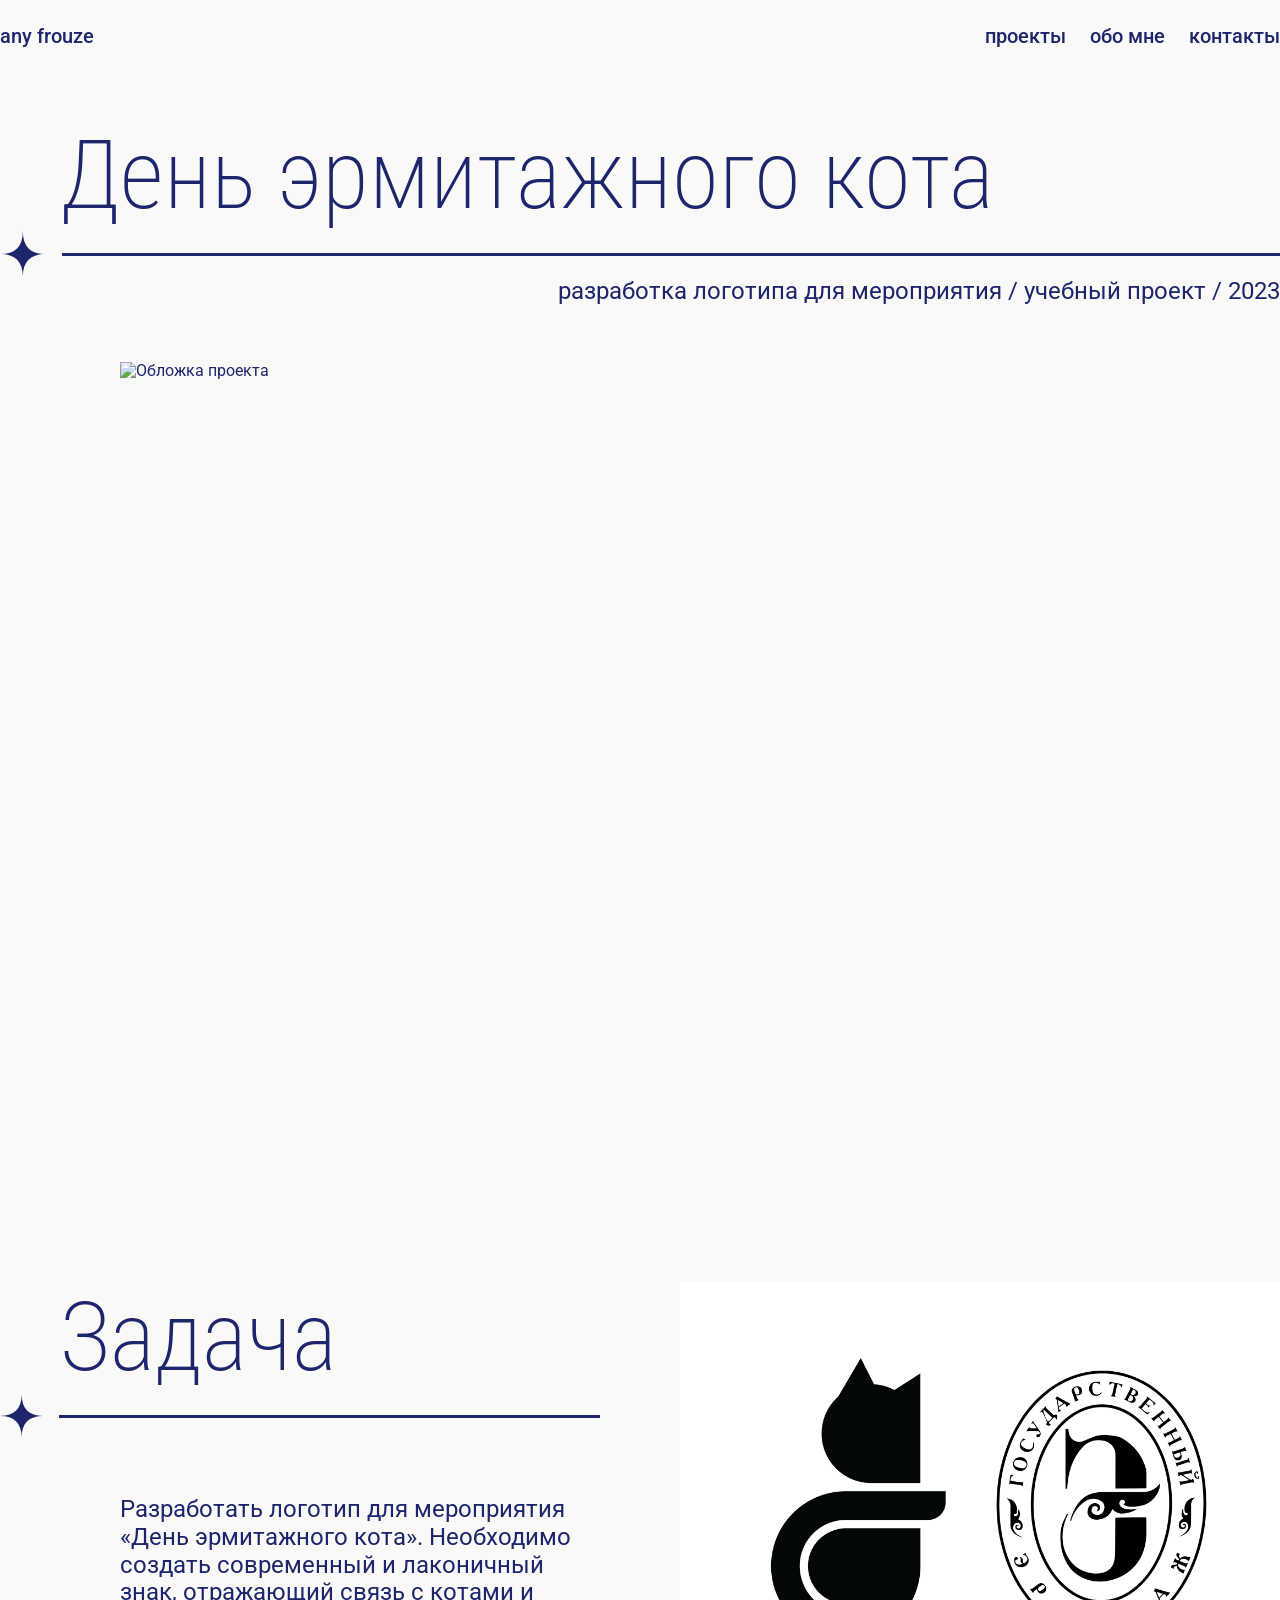
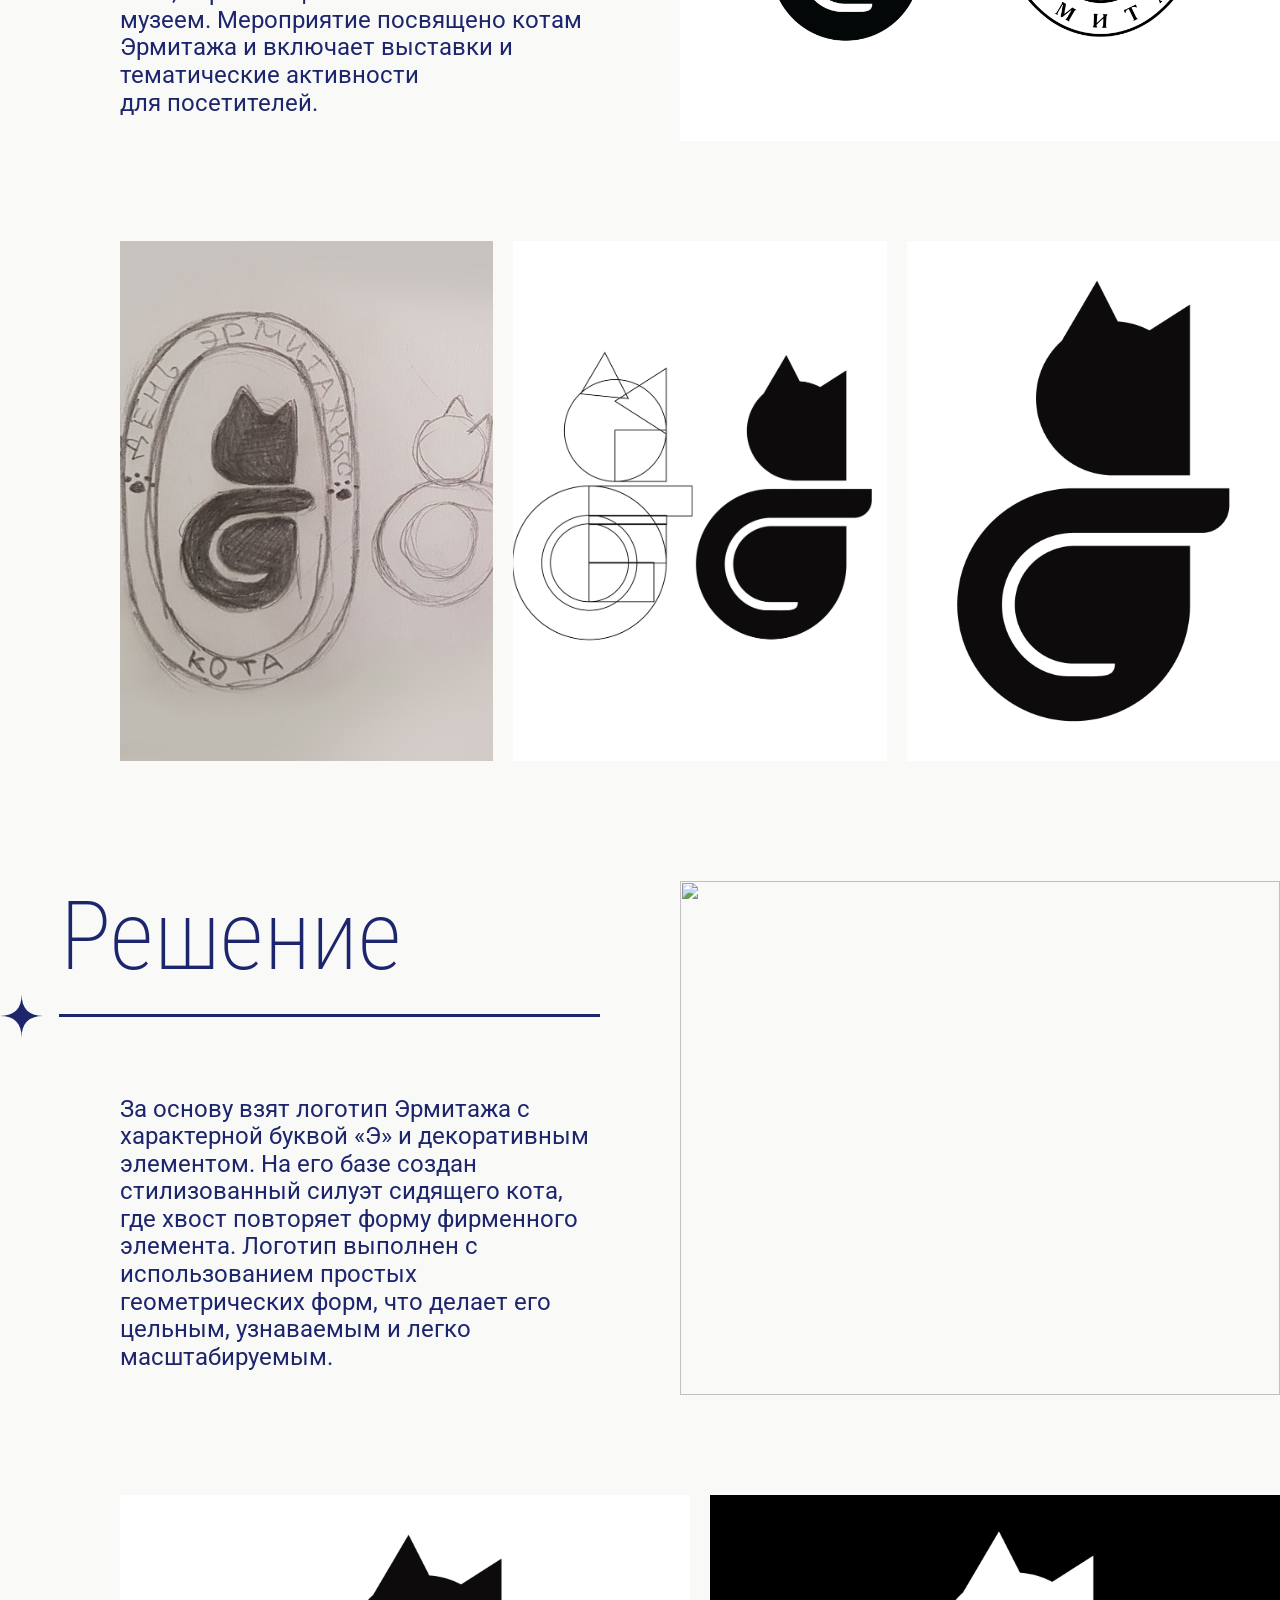
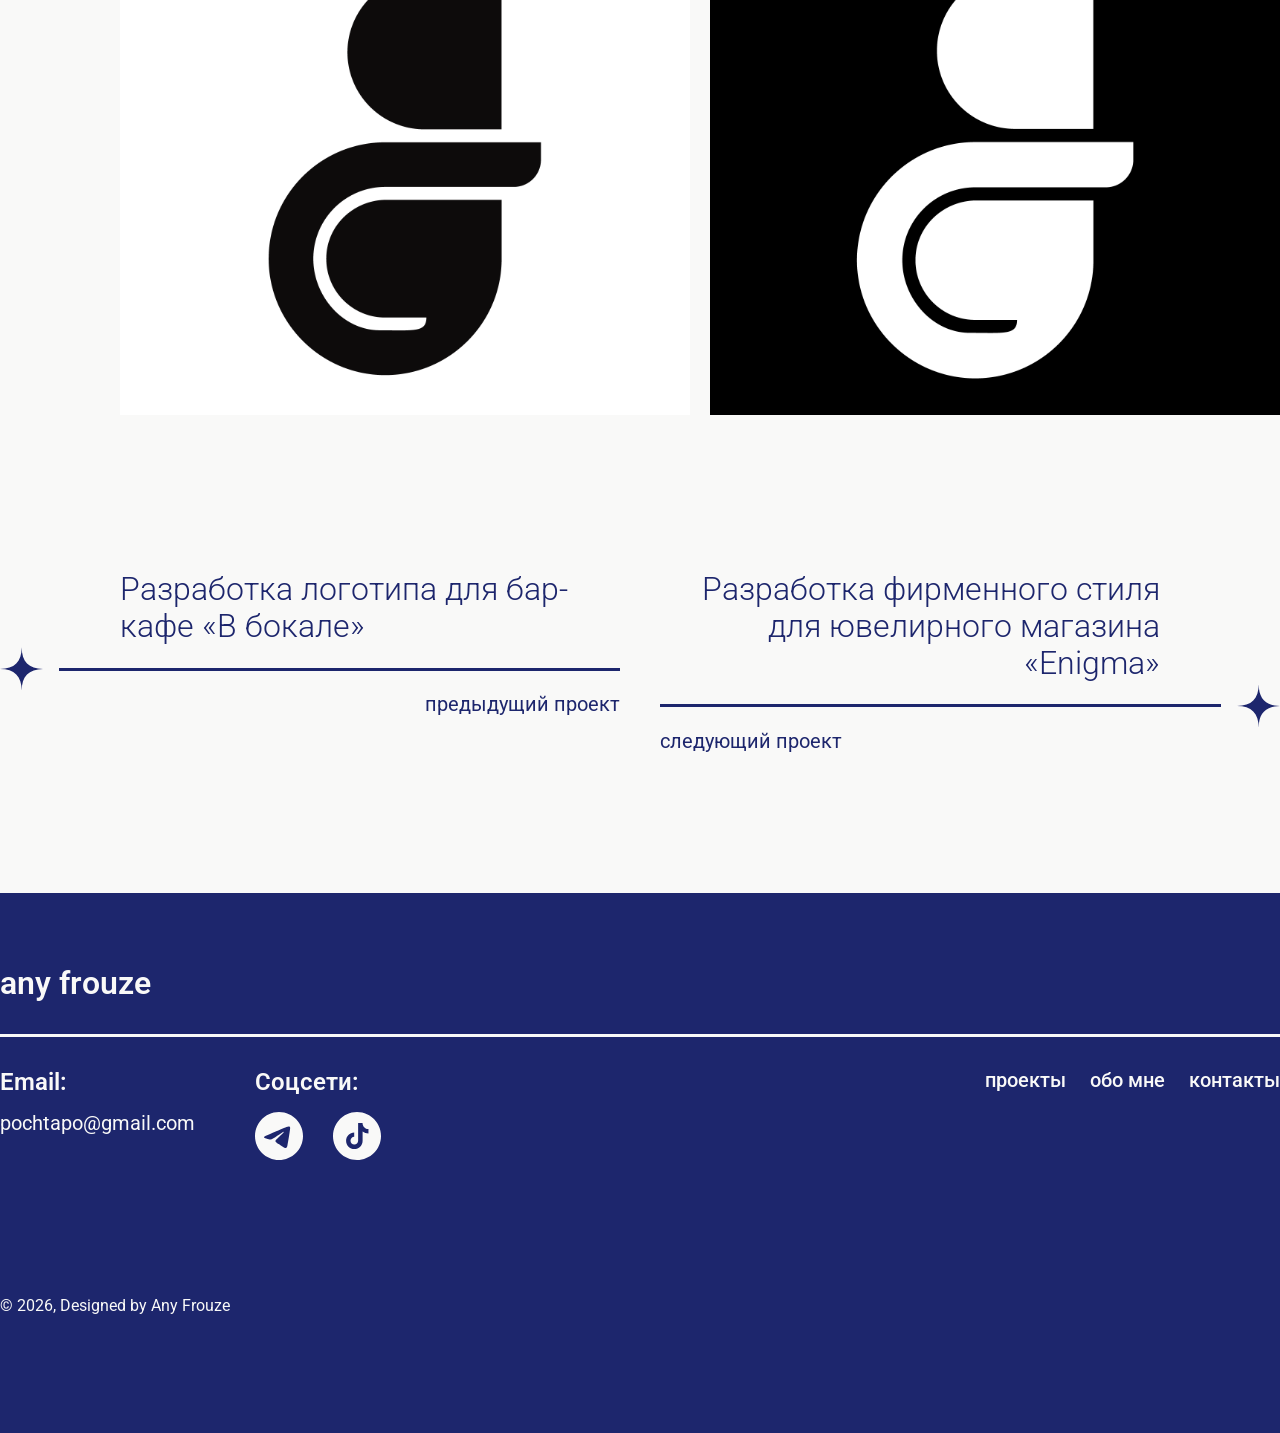
==== case-1.html @ 438f7209 "сайтик" ====
<!DOCTYPE html>
<html lang="ru">

<head>
    <meta charset="UTF-8">
    <meta name="viewport" content="width=device-width, initial-scale=1.0">
    <title>Заголовок страницы</title>

    <link rel="stylesheet" href="css/normalize.css">
    <link rel="stylesheet" href="css/style.css">


    <link rel="preconnect" href="https://fonts.googleapis.com">
    <link rel="preconnect" href="https://fonts.gstatic.com" crossorigin>
    <link
        href="https://fonts.googleapis.com/css2?family=Roboto+Condensed:ital,wght@0,100..900;1,100..900&family=Roboto:ital,wght@0,100..900;1,100..900&display=swap"
        rel="stylesheet">


    <style>
        .header-container.hidden {
            transform: translateY(0);
            opacity: 1;
            visibility: visible;
            pointer-events: auto;
        }

        .header-container {
            background-color: #F9F9F8;
        }
    </style>

</head>

<body>

    <header class="header-container">
        <div class="header-content">
            <div>
                <a href="index.html#start-section">
                    <p class="head-foot-p">any frouze</p>
                </a>
            </div>
            <nav>
                <ul>
                    <li><a href="case-page.html">
                            <p class="head-foot-p">проекты</p>
                        </a></li>
                    <li><a href="index.html#about-section">
                            <p class="head-foot-p">обо мне</p>
                        </a></li>
                    <li><a href="index.html#contacts-section">
                            <p class="head-foot-p">контакты</p>
                        </a></li>
                </ul>
            </nav>
        </div>
    </header>


    <main>

        <section class="cover-container">

            <div class="large-line-container">
                <h2>День эрмитажного кота </h2>
                <div class="description-line">
                    <div class="star-line">
                        <svg width="48" height="48" viewBox="0 0 48 48" fill="none" xmlns="http://www.w3.org/2000/svg">
                            <path d="M0 24C16 24 24 16 24 0C24 16 32 24 48 24C32 24 24 32 24 48C24 32 16 24 0 24Z"
                                fill="#1D266D" />
                        </svg>
                        <div class="line-medium"></div>
                    </div>
                    <p style="text-align: right;">разработка логотипа для мероприятия / учебный проект / 2023</p>
                </div>
                <div class="container-under-line">
                    <div class="create-grid-case">
                        <div class="grid-row">
                            <div class="col-6 h-800">
                                <img src="src\img\cat-pin.png" alt="Обложка проекта">
                            </div>
                        </div>
                    </div>
                </div>

            </div>
        </section>

        <section class="case-description">
            <div class="description-content">
                <div class="medium-line-container">
                    <h2>Задача</h2>
                    <div class="star-line">
                        <svg width="48" height="48" viewBox="0 0 48 48" fill="none" xmlns="http://www.w3.org/2000/svg">
                            <path d="M0 24C16 24 24 16 24 0C24 16 32 24 48 24C32 24 24 32 24 48C24 32 16 24 0 24Z"
                                fill="#1D266D" />
                        </svg>
                        <div class="line-medium"></div>
                    </div>
                    <div class="container-under-line">
                        <p class="main-text">
                            Разработать логотип для мероприятия<br> «День эрмитажного кота».
                            Необходимо создать современный и лаконичный знак, отражающий связь с котами и музеем.
                            Мероприятие посвящено котам Эрмитажа и включает выставки и тематические активности<br> для
                            посетителей.
                        </p>
                    </div>
                </div>
                <div class="medium-case-img">
                    <img src="src\img\cat-logo-ref.png" alt="">
                </div>
            </div>

            <div class="case-gallery">
                <div class="create-grid-case">

                    <div class="grid-row">
                        <div class="col-2 h-520">
                            <img src="src\img\cat-logo-scetch.jpg" alt="">
                        </div>
                        <div class="col-2 h-520">
                            <img src="src\img\cat-logo-crate.png" alt="">
                        </div>
                        <div class="col-2 h-520">
                            <img src="src\img\cat-logo-card-b.png" alt="">
                        </div>
                    </div>

                </div>
            </div>

            <div class="description-content">
                <div class="medium-line-container">
                    <h2>Решение</h2>
                    <div class="star-line">
                        <svg width="48" height="48" viewBox="0 0 48 48" fill="none" xmlns="http://www.w3.org/2000/svg">
                            <path d="M0 24C16 24 24 16 24 0C24 16 32 24 48 24C32 24 24 32 24 48C24 32 16 24 0 24Z"
                                fill="#1D266D" />
                        </svg>
                        <div class="line-medium"></div>
                    </div>
                    <div class="container-under-line">
                        <p class="main-text">
                            За основу взят логотип Эрмитажа с характерной буквой «Э» и декоративным элементом.
                            На его базе создан стилизованный силуэт сидящего кота, где хвост повторяет форму фирменного элемента.
                            Логотип выполнен с использованием простых геометрических форм, что делает его цельным, узнаваемым и легко масштабируемым.
                        </p>
                    </div>
                </div>
                <div class="medium-case-img">
                    <img src="src\img\cat-postcard.png" alt="">
                </div>
            </div>

            <div class="case-gallery">
                <div class="create-grid-case">
                    <div class="grid-row">
                        <div class="col-3 h-520">
                            <img src="src\img\cat-logo-card-b.png" alt="">
                        </div>
                        <div class="col-3 h-520">
                            <img src="src\img\cat-logo-card-w.png" alt="">
                        </div>
                    </div>
                </div>
            </div>
        </section>


        <div class="button-line-container">
            <a href="case-5.html" class="left-line-button">
                <p class="line-button-text line-button-text--left">Разработка логотипа для бар-кафе «В бокале»</p>
                <div class="star-line-button">
                    <svg width="48" height="48" viewBox="0 0 48 48" fill="none" xmlns="http://www.w3.org/2000/svg">
                        <path d="M0 24C16 24 24 16 24 0C24 16 32 24 48 24C32 24 24 32 24 48C24 32 16 24 0 24Z"
                            fill="#1D266D" />
                    </svg>
                    <div class="line-medium line-medium--left"></div>
                </div>
                <p class="decription-text decription-text--right">предыдущий проект</p>
            </a>
            <a href="case-2.html" class="right-line-button">
                <p class="line-button-text">Разработка фирменного стиля для ювелирного магазина «Enigma»</p>
                <div class="star-line-button">
                    <div class="line-medium line-medium--right"></div>
                    <svg width="48" height="48" viewBox="0 0 48 48" fill="none" xmlns="http://www.w3.org/2000/svg">
                        <path d="M0 24C16 24 24 16 24 0C24 16 32 24 48 24C32 24 24 32 24 48C24 32 16 24 0 24Z"
                            fill="#1D266D" />
                    </svg>
                </div>
                <p class="decription-text">следующий проект</p>
            </a>
        </div>

    </main>


    <footer class="footer-container">
        <div class="footer-content ">
            <a class="footer-color-text" href="">
                <h4>any frouze</h4>
            </a>
            <div class="line-medium footer-color-solid"></div>
            <div class="under-line-footer">

                <div class="left-side footer-color-text">
                    <div class="contact-card contact-card--footer">
                        <h5>Email:</h5>
                        <p class="decription-text footer-color-text">pochtapo@gmail.com</p>
                    </div>
                    <div class="contact-card contact-card--footer">
                        <h5>Соцсети:</h5>
                        <div class="social-icons">
                            <a href=""><img src="src\icon\white-tg.svg" alt="Telegram-ICON"></a>
                            <a href=""><img src="src\icon\white-tt.svg" alt="Tiktok-ICON"></a>
                        </div>
                    </div>
                </div>



                <nav class="right-side">
                    <ul>
                        <li><a href="case-page.html" class="footer-color-text">
                                <p class="head-foot-p">проекты</p>
                            </a></li>
                        <li><a href="index.html#about-section" class="footer-color-text">
                                <p class="head-foot-p">обо мне</p>
                            </a></li>
                        <li><a href="index.html#contacts-section" class="footer-color-text">
                                <p class="head-foot-p">контакты</p>
                            </a></li>
                    </ul>
                </nav>

            </div>
            <div>
                <p class="post-description footer-color-text ">&#169 2026, Designed by Any Frouze</p>
            </div>
        </div>

    </footer>



    <button type="button" class="scroll-top" aria-label="Наверх">
        <span>⯌</span>
        <p>только<br>наверх</p>
    </button>

    <script>
        const scrollTopBtn = document.querySelector('.scroll-top');

        if (scrollTopBtn) {
            window.addEventListener('scroll', function () {
                if (window.scrollY > 300) {
                    scrollTopBtn.classList.add('show');
                } else {
                    scrollTopBtn.classList.remove('show');
                }
            });

            scrollTopBtn.addEventListener('click', function () {
                window.scrollTo({
                    top: 0,
                    behavior: 'smooth'
                });
            });
        }

    </script>
</body>

</html>
---- css/style.css ----
.roboto-font {
    font-family: "Roboto", sans-serif;
    font-optical-sizing: auto;
    font-weight: 400;
    font-style: normal;
    font-variation-settings:
        "wdth" 100;
}

.roboto-condensed-font {
    font-family: "Roboto Condensed", sans-serif;
    font-optical-sizing: auto;
    font-weight: 400;
    font-style: normal;
}

html {
    scroll-behavior: smooth;
}

body {
    background-color: #F9F9F8;
    color: #1D266D;
    display: flex;
    flex-direction: column;
    align-items: center;
    font-weight: 400;
    font-family: "Roboto", sans-serif;
    background-size: auto;  
    background-position: top center;
    background-repeat: no-repeat;  
}

ul,li {
    margin: 0;
    padding: 0;
}


a {
    text-decoration: none;
    color: #1D266D;
}

h1 {
    font-size: 128px;
    font-weight: 400;
    font-family: "Roboto", sans-serif;
}

h2 {
    font-size: 96px;
    font-weight: 200;
    font-family: "Roboto Condensed", sans-serif;
    margin: 0 0 0 60px;
}

h4 {
    font-size: 32px;
    font-weight: 600;
    font-family: "Roboto", sans-serif;
}

h5 {
    font-size: 24px;
    font-weight: 600;
    font-family: "Roboto", sans-serif;
}

p{
    font-size: 24px;
    font-weight: 400;
    font-family: "Roboto", sans-serif;
}

.header-container {
    position: fixed;
    top: 0;
    left: 0;
    width: 100%; 
    background-color: transparent;
    transition: transform 0.3s ease, background-color 0.3s ease;
    z-index: 100;
    transform: translateY(0);
}


.header-content {
    max-width: 1440px;
    width: 100%;
    margin: 0 auto;  
    display: flex;
    justify-content: space-between;
    align-items: center;
    height: 72px;
    box-sizing: border-box;
}

.header-container.scrolled {
    background-color: #F9F9F8;
}

.header-container.hidden {
    transform: translateY(-100%);
}

ul {
    display: flex;
    gap: 24px;
    margin: 0;
    padding: 0;
}

.head-foot-p {
    font-size: 20px;
    font-weight: 500;
    font-family: "Roboto", sans-serif;
    margin: 0;
}

.main-text {
    font-size: 24px;
    font-weight: 400;
    font-family: "Roboto", sans-serif;
}

main {
    max-width: 1440px;
    width: 100%;
}

.start-banner{
    max-height: 1080px;
    display: flex;
    flex-direction: column;
    align-items: center;
    width: 100%;
}

.start-banner>div {
    display: flex;
    flex-direction: column;
    align-items: center;
    justify-content: center;
    width: 100%;
    min-height: 100vh;  
    min-height: 1080px;
    gap: 12px;
}

.line-text {
    width: 80%;
    text-align: center;
    border-top: 3px solid #1D266D;
    padding: 20px 0 0 0;
    height: 48px;
    background: transparent;
}

.medium-line-container {
    width: 50%;
}

.large-line-container {
    width: 100%;
}


.star-line{
    display: flex;
    align-items: center;
    gap: 16px;
}

.line-medium {
height: 3px;
background-color: #1D266D;
width: 100%;
transition: transform 0.3s ease;
transform: scaleX(1);
}

.line-medium--right {
    transition: transform 0.3s ease;
    transform-origin: left;
}

.line-medium--left {
    transition: transform 0.3s ease;
    transform-origin: right;
}

.container-under-line {
    margin: 56px 0 0 120px;
}

.container-under-line>p{
    margin: 0 0 24px 0;
}

.about-container {
    display: flex;
    justify-content: space-between;
    margin: 120px 0 0 0;
    scroll-margin-top: 88px;
}

.image-autor{
    width: 46%;
}
.image-autor>img {
    width: 100%;
}

.work-experience-container{
    display: flex;
    justify-content: space-between;
    margin: 120px 0 0 0;
}


.create-grid-work {
    display: grid;
    grid-template-columns: 1fr 1fr;
    gap: 20px;
    max-width: 560px;
    width: 100%;
    grid-template-areas:
        "A B"
        "C C"
        "D E";
}

.a-part { grid-area: A; }
.b-part { grid-area: B; }
.c-part { grid-area: C; }
.d-part { grid-area: D; }
.e-part { grid-area: E; }

.create-grid-work > div {
    border: 2px solid #1D266D;
    padding: 20px;
    text-align: center;
}

.exp-frame {
    display: flex;
    gap: 20px;
    width: 100%;
    min-height: 200px; 
} 

.years {
    display: flex;
    flex-direction: column;
    justify-content: space-between;
}

.who-name {
    display: flex;
    flex-direction: column;
    justify-content: space-between;
}

.soft-exp-container {
    display: flex;
    justify-content: space-between;
    margin: 120px 0 0 0;
}

.soft-grid{
    display: flex;
    flex-wrap: wrap;
    gap: 20px;

}

.soft-rate {
display: flex;
align-items: center;
gap: 40px;
width: 49%;
}


.soft-icon {
    height: 80px;
    aspect-ratio: 1/1;
}

.exp-rate {
    width: 290px;      
    height: 36px;      
    border: 2px solid #1D266D;
    display: flex;
    align-items: center;
    justify-content: space-evenly; 
    padding: 0 1px;
    box-sizing: border-box;
}

.exp-rate div {
    width: 20px;       
    height: 20px;      
    border: 2px solid #1D266D; 
    background: transparent;  
}

.exp-rate .filled {
    background: #1D266D;
}

.projects-container{
    display: flex;
    justify-content: space-between;
    margin: 120px 0 0 0;

}

.create-grid-project {
    display: grid;
    grid-template-columns: repeat(6, 1fr);  /* 6 колонок */
    gap: 20px;
    max-width: 1440px;
    width: 100%;
    grid-auto-rows: 1fr;  
    grid-template-areas:
        "F F G G H H"
        "I I I J J J";
}

.f-part { grid-area: F; display: flex; }
.g-part { grid-area: G; display: flex; }
.h-part { grid-area: H; display: flex; }
.i-part { grid-area: I; display: flex; }
.j-part { grid-area: J; display: flex; }


.project-card {
    background-color: #D4DBFD;  
    width: 100%;                         
    display: flex;
    align-items: flex-end;      
    justify-content: flex-start; 
    padding: 0 30px 30px 30px;     
    box-sizing: border-box;    
    transition: transform 0.2s ease;
    position: relative;
    overflow: hidden;
}

.project-card:hover {
    transform: scale(1.02);
}

.f-part .project-card,
.g-part .project-card,
.h-part .project-card {
    aspect-ratio: 1 / 1;
}

.i-part .project-card,
.j-part .project-card {
    min-height: 100%; 
}

.project-card img {
    position: absolute;
    top: 0;
    left: 0;
    width: 100%;
    height: 100%;
    object-fit: cover;  
    z-index: 8;
}

.project-overlay {
    position: absolute;
    top: 0;
    left: 0;
    width: 100%;
    height: 100%;
    background-color: #251E4C;
    opacity: 0;
    transition: opacity 0.3s ease;
    z-index: 9;
}

.project-card:hover .project-overlay {
    opacity: 0.7;
}

.project-card p {
    margin: 0;
    font-size: 32px;
    font-weight: 400;
    color: #EFF0F5;
    position: relative;
    z-index: 10;
    opacity: 0;
    transition: opacity 0.3s ease;
}


.project-card:hover {
    transform: scale(1.02); 
}

.project-card:hover p {
    transform: translateY(0);  
    opacity: 1;  
}



.right-line-button {
    display: flex;
    flex-direction: column;
    align-items: stretch; 
    flex: 1;
    /* margin-left: auto;  */
    margin-top: 56px;
}

.line-button-text {
    font-size: 32px;
    font-weight: 300;  /* Light */
    font-family: "Roboto", sans-serif;
    color: #1D266D;
    text-align: right;
    margin: 0 120px 0 0;
}

.star-line-button {
    display: flex;
    align-items: center;
    width: 100%;
    gap: 16px;
}

.decription-text {
    font-size: 20px;
    font-weight: 400;
    font-family: "Roboto", sans-serif;
    color: #1D266D;
    text-align: left;
}
.decription-text--right {
    text-align: right;
}

.right-line-button:hover .line-medium--right {
    transform: scaleX(0.92);
}

.left-line-button {
    display: flex;
    flex-direction: column;
    align-items: stretch; 
    margin-top: 56px;
    flex: 1;
}

.line-button-text--left {
    text-align: left;
    margin: 0 0 0 120px;
}

.left-line-button:hover .line-medium--left {
    transform: scaleX(0.92);
}

.button-line-container {
    display: flex;
    width: 100%;
    gap: 40px;  
    justify-content: space-between;
}

.text-row-3{
    height: 110px;
}


.contacts-container{
    display: flex;
    justify-content: space-between;
    margin: 120px 0 0 0;
    scroll-margin-top: 88px;

}

.contact-card{
    display: flex;
    flex-direction: column;
    gap: 20px;
}

.contact-card--footer{
    display: flex;
    flex-direction: column;
    gap: 16px;
}

.social-icons {
    display: flex;
    gap: 30px;
}

.email-socials-info {
    display: flex;
    gap: 120px;
}


.footer-container {
    width: 100%;
    height: 540px;
    background-color: #1D266D;
    margin: 140px 0 0 0;
}
.footer-content{
    max-width: 1440px;
    width: 100%;
    margin: 0 auto;  
    padding-top: 72px;
    display: flex;
    flex-direction: column;
    justify-content: space-between;
    box-sizing: border-box;
    gap: 32px;
}


.under-line-footer{
    width: 100%;
    display: flex;
    justify-content: space-between;
}
.left-side{
    display: flex;
    gap: 60px;
}


.footer-color-text {
    color: #F9F9F8;
}

.footer-color-solid {
    background-color: #F9F9F8;
}

.post-description {
    font-family: "Roboto", sans-serif;
    font-weight: 400;
    font-size: 16px;
    margin: 100px 0 0 0;
}


.scroll-top {
    position: fixed;
    bottom: 40px;
    right: 40px;
    width: 80px;
    height: 80px;
    border-radius: 50%;
    border: 2px solid #F9F9F8;
    background-color: #1D266D;
    display: flex;
    flex-direction: column;
    align-items: center;
    justify-content: center;
    cursor: pointer;
    transition: all 0.3s ease;
    z-index: 99;
    opacity: 0;
    visibility: hidden;
    padding: 0;
}

.scroll-top span {
    font-size: 24px;
    line-height: 1;
    color: #F9F9F8;
    margin-bottom: -4px;
    transition: transform 0.2s ease; 
}

.scroll-top p {
    font-size: 14px;
    margin: 0 0 6px 0;
    padding-top: 4px;
    color: #F9F9F8;
    font-weight: 400;
    font-family: "Roboto", sans-serif;
    position: relative;
}

.scroll-top.show {
    opacity: 1;
    visibility: visible;
}

.scroll-top:hover span {
    transform: translateY(-4px);
}
.scroll-top:active {
    transform: scale(0.95);
}




/* Страница Проекты */

.create-grid-case {
    display: flex;
    flex-direction: column;
    gap: 20px;
    width: 100%;
}

.create-grid-case .grid-row {
    display: grid;
    grid-template-columns: repeat(6, 1fr);
    gap: 20px;
    width: 100%;
}

.create-grid-case .col-2 { grid-column: span 2; }
.create-grid-case .col-3 { grid-column: span 3; }
.create-grid-case .col-4 { grid-column: span 4; }
.create-grid-case .col-6 { grid-column: span 6; }


.create-grid-case .project-card {
    background-color: #D4DBFD;  
    width: 100%;
    height: 800px;  
    display: flex;
    align-items: flex-end;      
    justify-content: flex-start; 
    padding: 0 30px 30px 30px;     
    box-sizing: border-box;    
    transition: transform 0.2s ease;
    position: relative;
    overflow: hidden;
}

.create-grid-case .project-card img {
    position: absolute;
    top: 0;
    left: 0;
    width: 100%;
    height: 100%;
    object-fit: cover;  
    z-index: 8;
}

.create-grid-case .project-overlay {
    position: absolute;
    top: 0;
    left: 0;
    width: 100%;
    height: 100%;
    background-color: #251E4C;
    opacity: 0;
    transition: opacity 0.3s ease;
    z-index: 9;
}

.create-grid-case .project-card p {
    margin: 0;
    font-size: 32px;
    font-weight: 400;
    color: #EFF0F5;
    position: relative;
    z-index: 10;
    opacity: 0;
    transition: opacity 0.3s ease;
}

.create-grid-case .project-card:hover p {
    opacity: 1;
}

.create-grid-case .project-card:hover {
    transform: scale(1.02);
}

.create-grid-case .h-800 {
    height: 800px;
}

.create-grid-case .h-520 {
    height: 520px;
}

.description-line {
    display: flex;
    flex-direction: column;
}

.create-grid-case img {
    width: 100%;
    height: 100%;
    object-fit: cover;  
}

.cover-container{
    display: flex;
    justify-content: space-between;
    margin: 120px 0 0 0;
}
.description-content{
    display: flex;
    gap: 80px;
    margin: 120px 0 0 0;
}
.medium-case-img{
    width: 50%;
    height: auto;
    max-height: 560px;

}
.medium-case-img img{
    width: 100%;
    height: 100%;
    object-fit: cover;

}
.case-gallery{
    margin: 100px 0 100px 120px;
}




@media (max-width: 768px) {
    .button-line-container {
        display: flex;
        flex-direction: column;
        gap: 30px;
    }
    
    /* Левая кнопка — слева */
    .left-line-button {
        align-self: flex-start;
        width: 100%;
        max-width: 100%;
    }
    
    /* Правая кнопка — справа */
    .right-line-button {
        align-self: flex-end;
        width: 100%;
        max-width: 100%;
    }
}
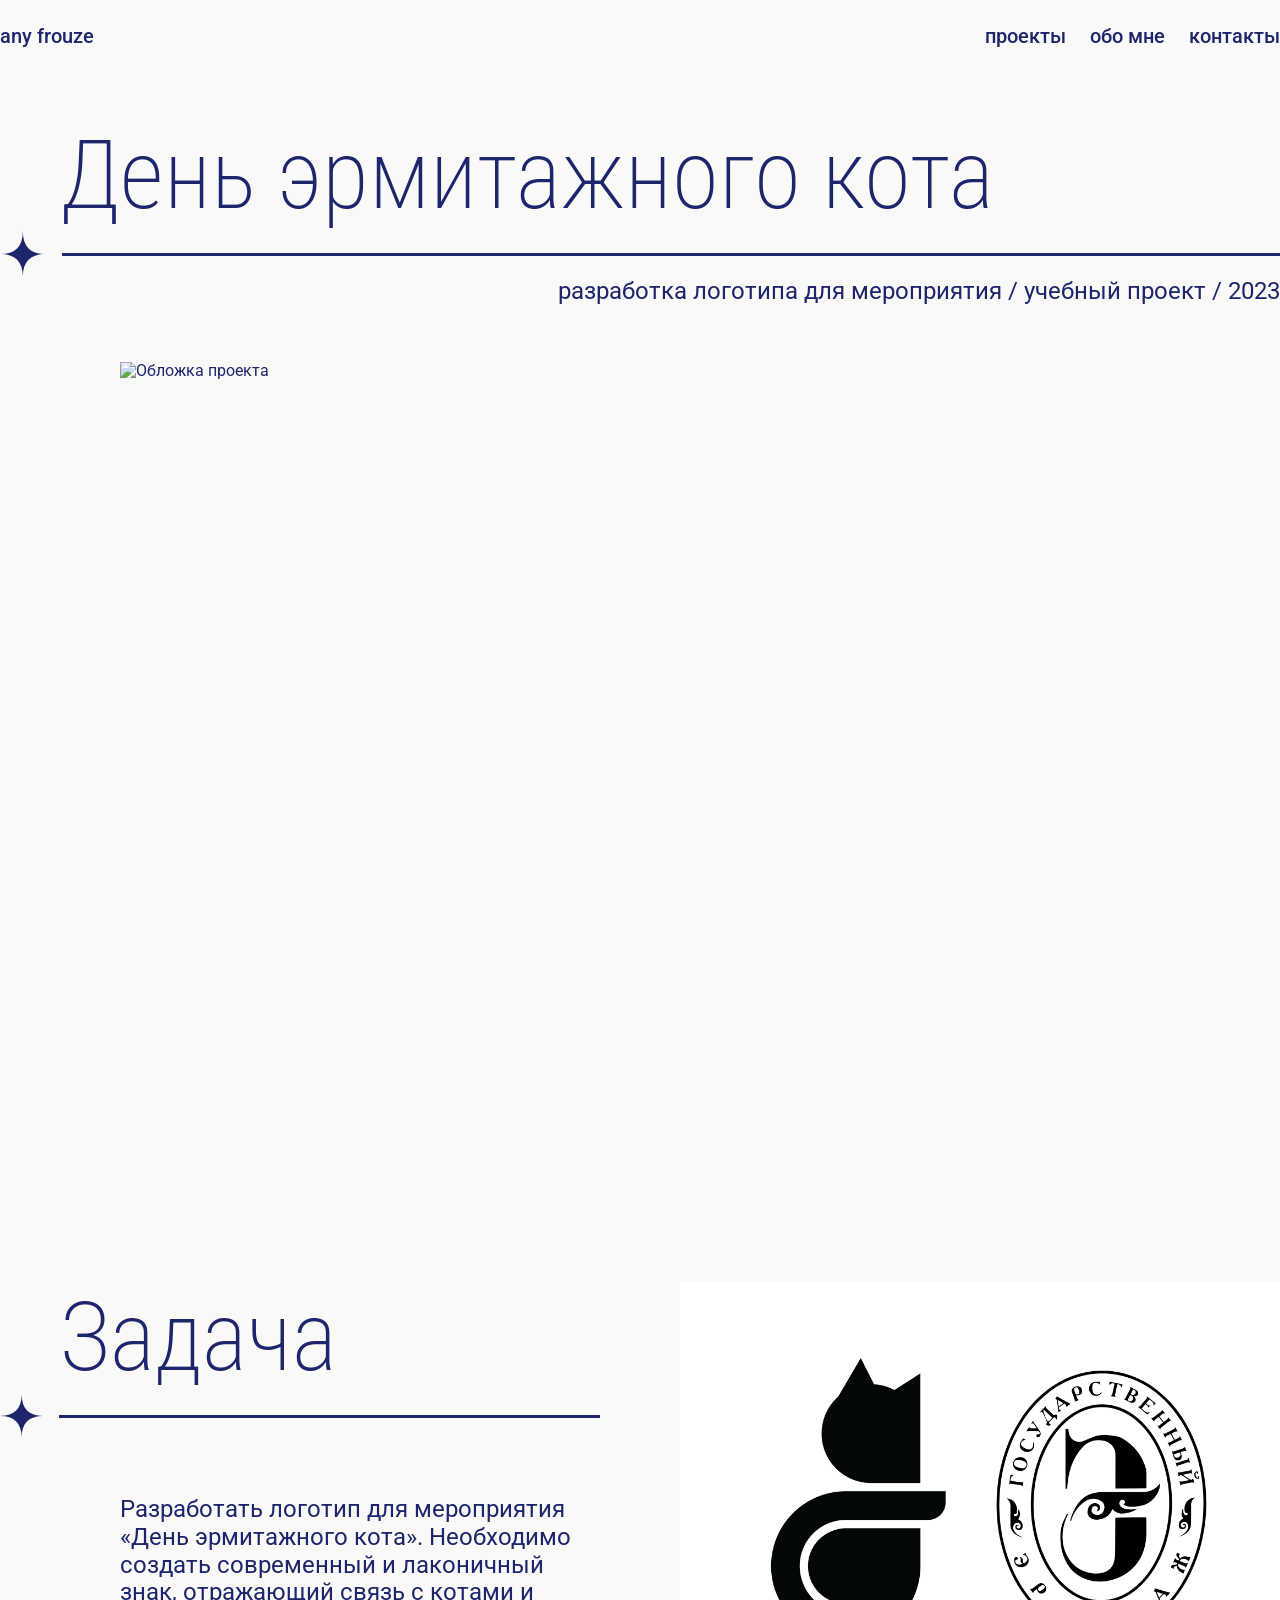
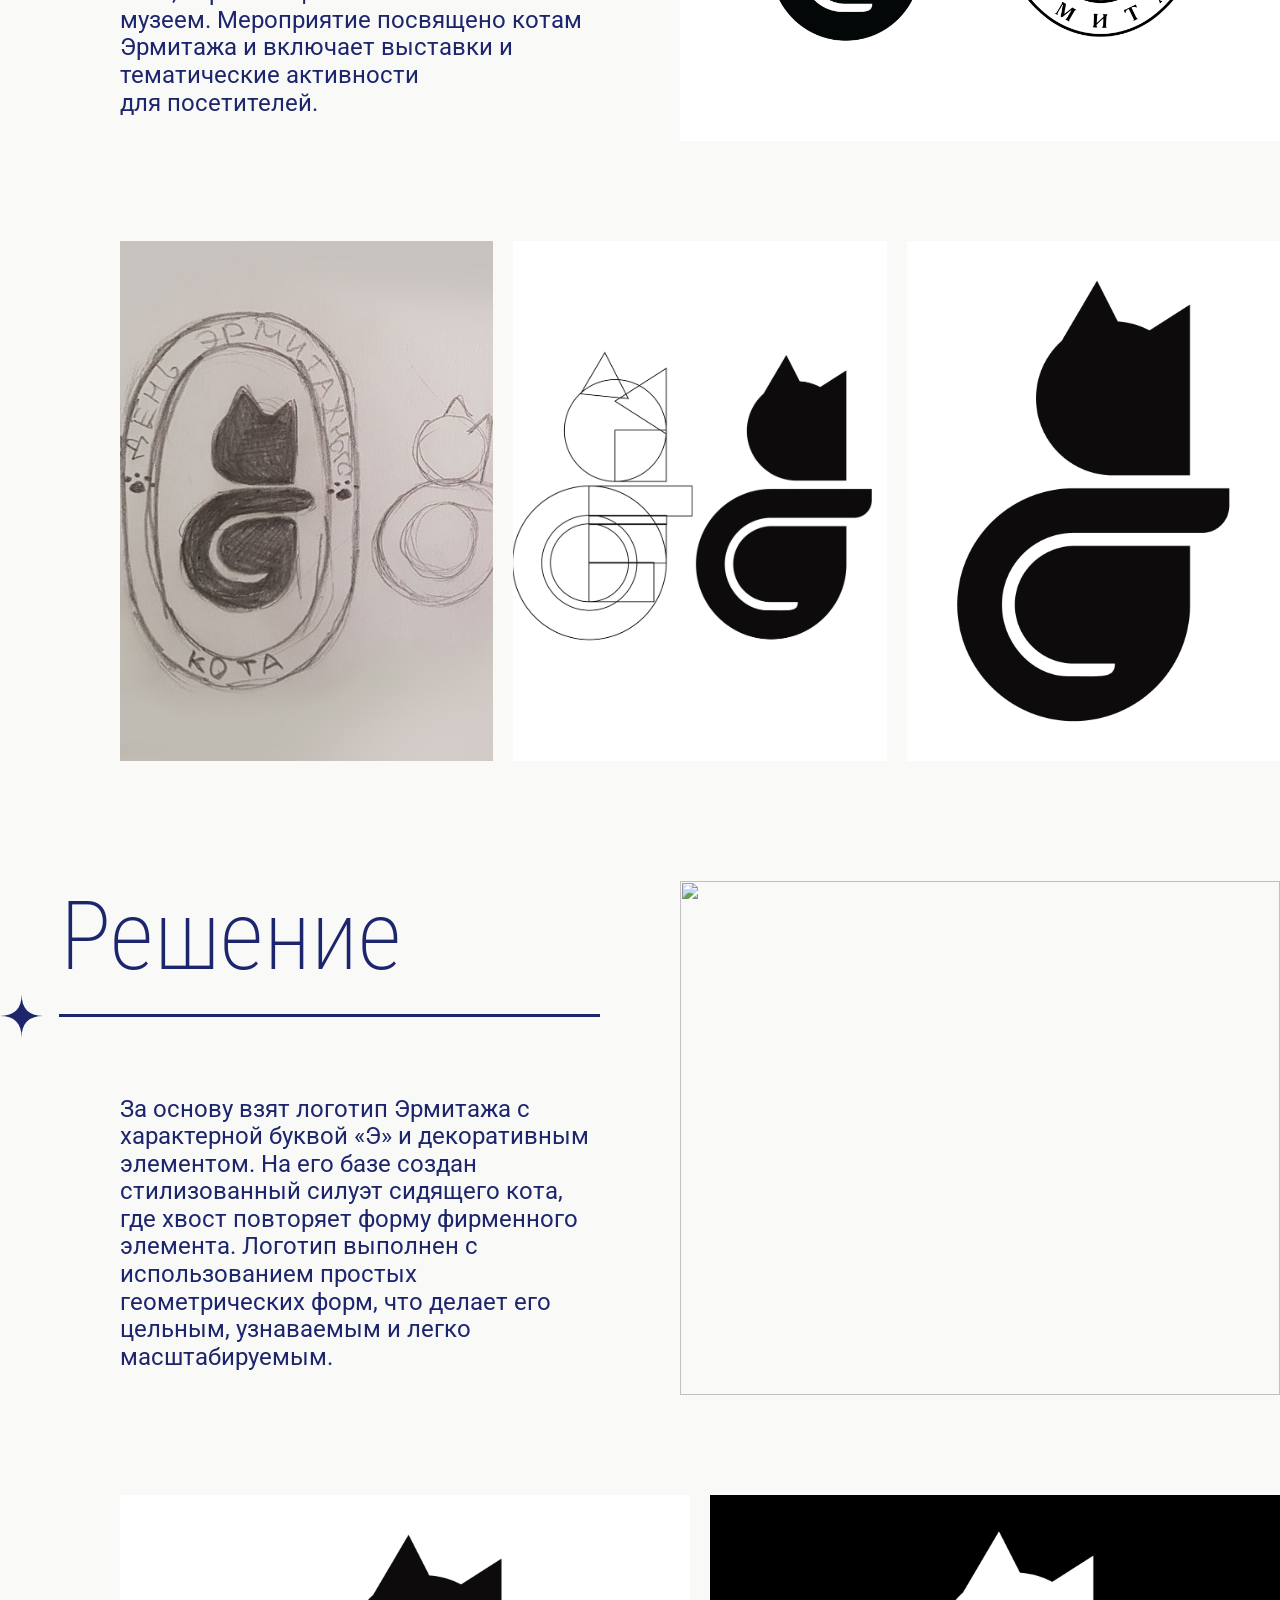
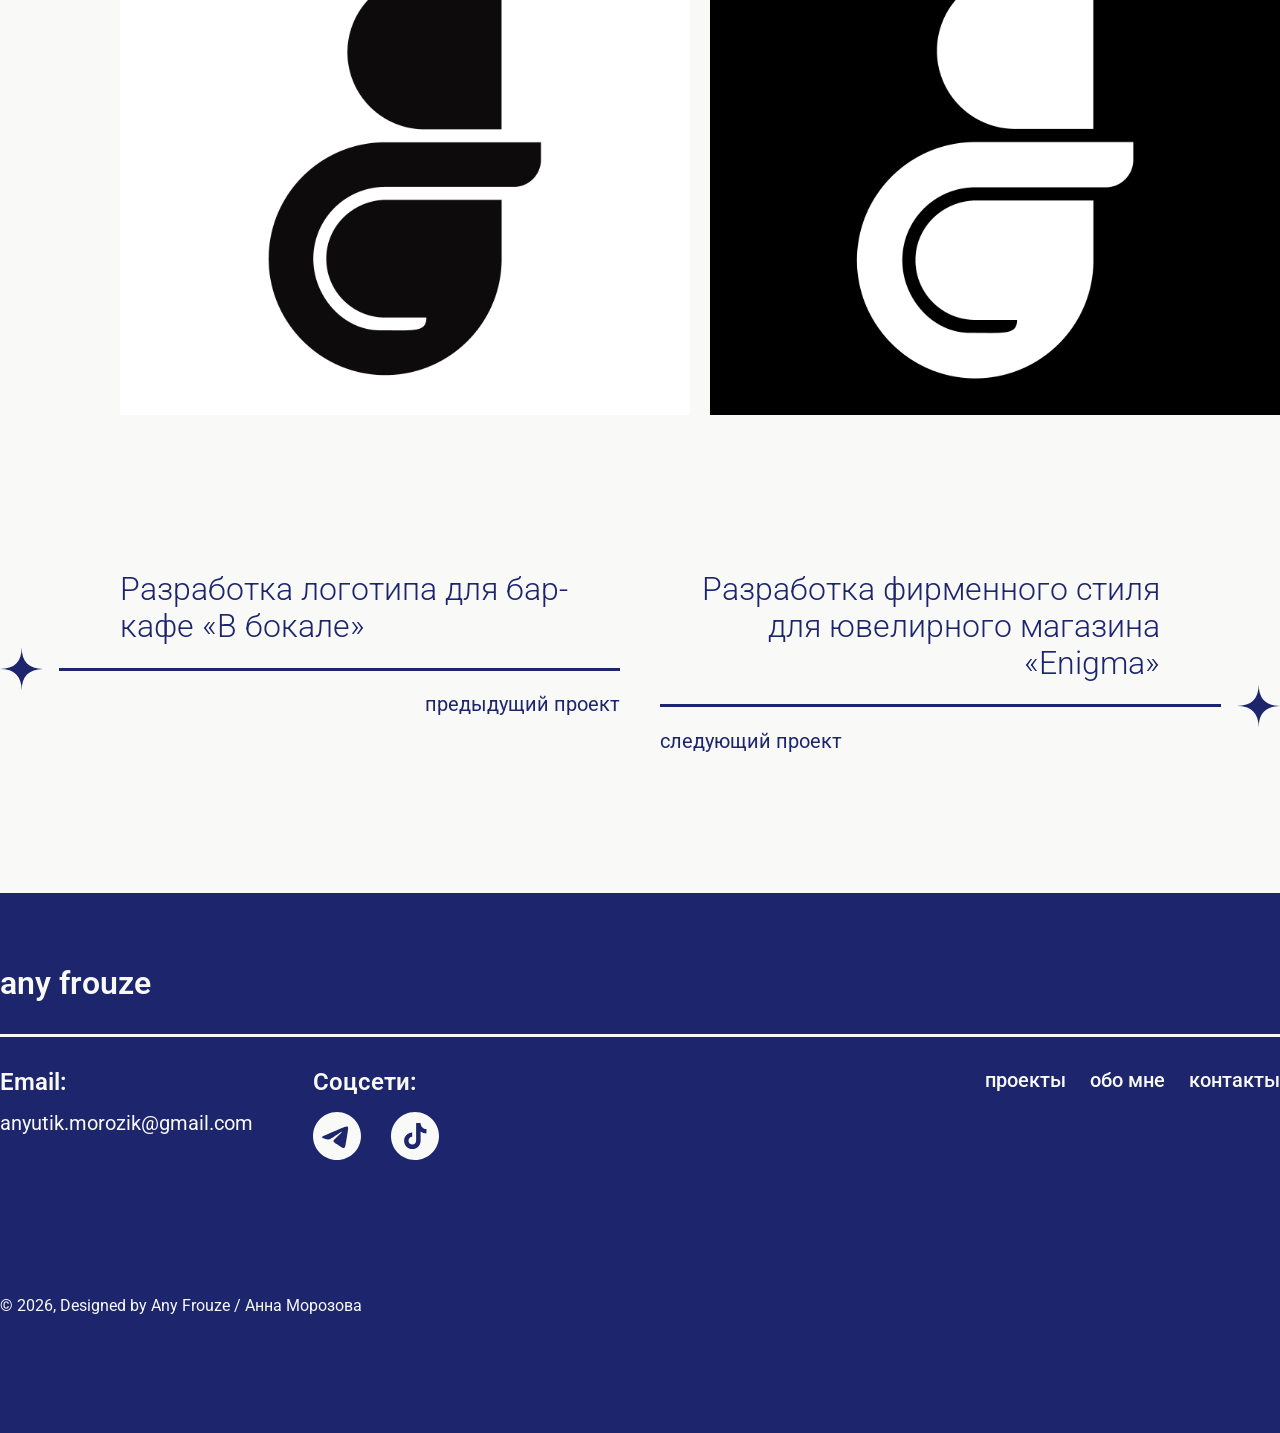
==== commit eff84f15: "закомитить" ====
--- a/case-1.html
+++ b/case-1.html
@@ -207,7 +207,7 @@
                 <div class="left-side footer-color-text">
                     <div class="contact-card contact-card--footer">
                         <h5>Email:</h5>
-                        <p class="decription-text footer-color-text">pochtapo@gmail.com</p>
+                        <p class="decription-text footer-color-text">anyutik.morozik@gmail.com</p>
                     </div>
                     <div class="contact-card contact-card--footer">
                         <h5>Соцсети:</h5>
@@ -236,7 +236,7 @@
 
             </div>
             <div>
-                <p class="post-description footer-color-text ">&#169 2026, Designed by Any Frouze</p>
+                <p class="post-description footer-color-text ">&#169 2026, Designed by Any Frouze / Анна Морозова</p>
             </div>
         </div>
 
--- a/css/style.css
+++ b/css/style.css
@@ -28,7 +28,7 @@
     font-family: "Roboto", sans-serif;
     background-size: auto;  
     background-position: top center;
-    background-repeat: no-repeat;  
+    background-repeat: no-repeat;
 }
 
 ul,li {
@@ -127,6 +127,7 @@
 main {
     max-width: 1440px;
     width: 100%;
+    margin: 0 140px 0 140px;
 }
 
 .start-banner{
@@ -758,4 +759,9 @@
         width: 100%;
         max-width: 100%;
     }
+
+    .star-left,
+    .star-right {
+        display: none;  /* скрыть на мобилке */
+    }
 }
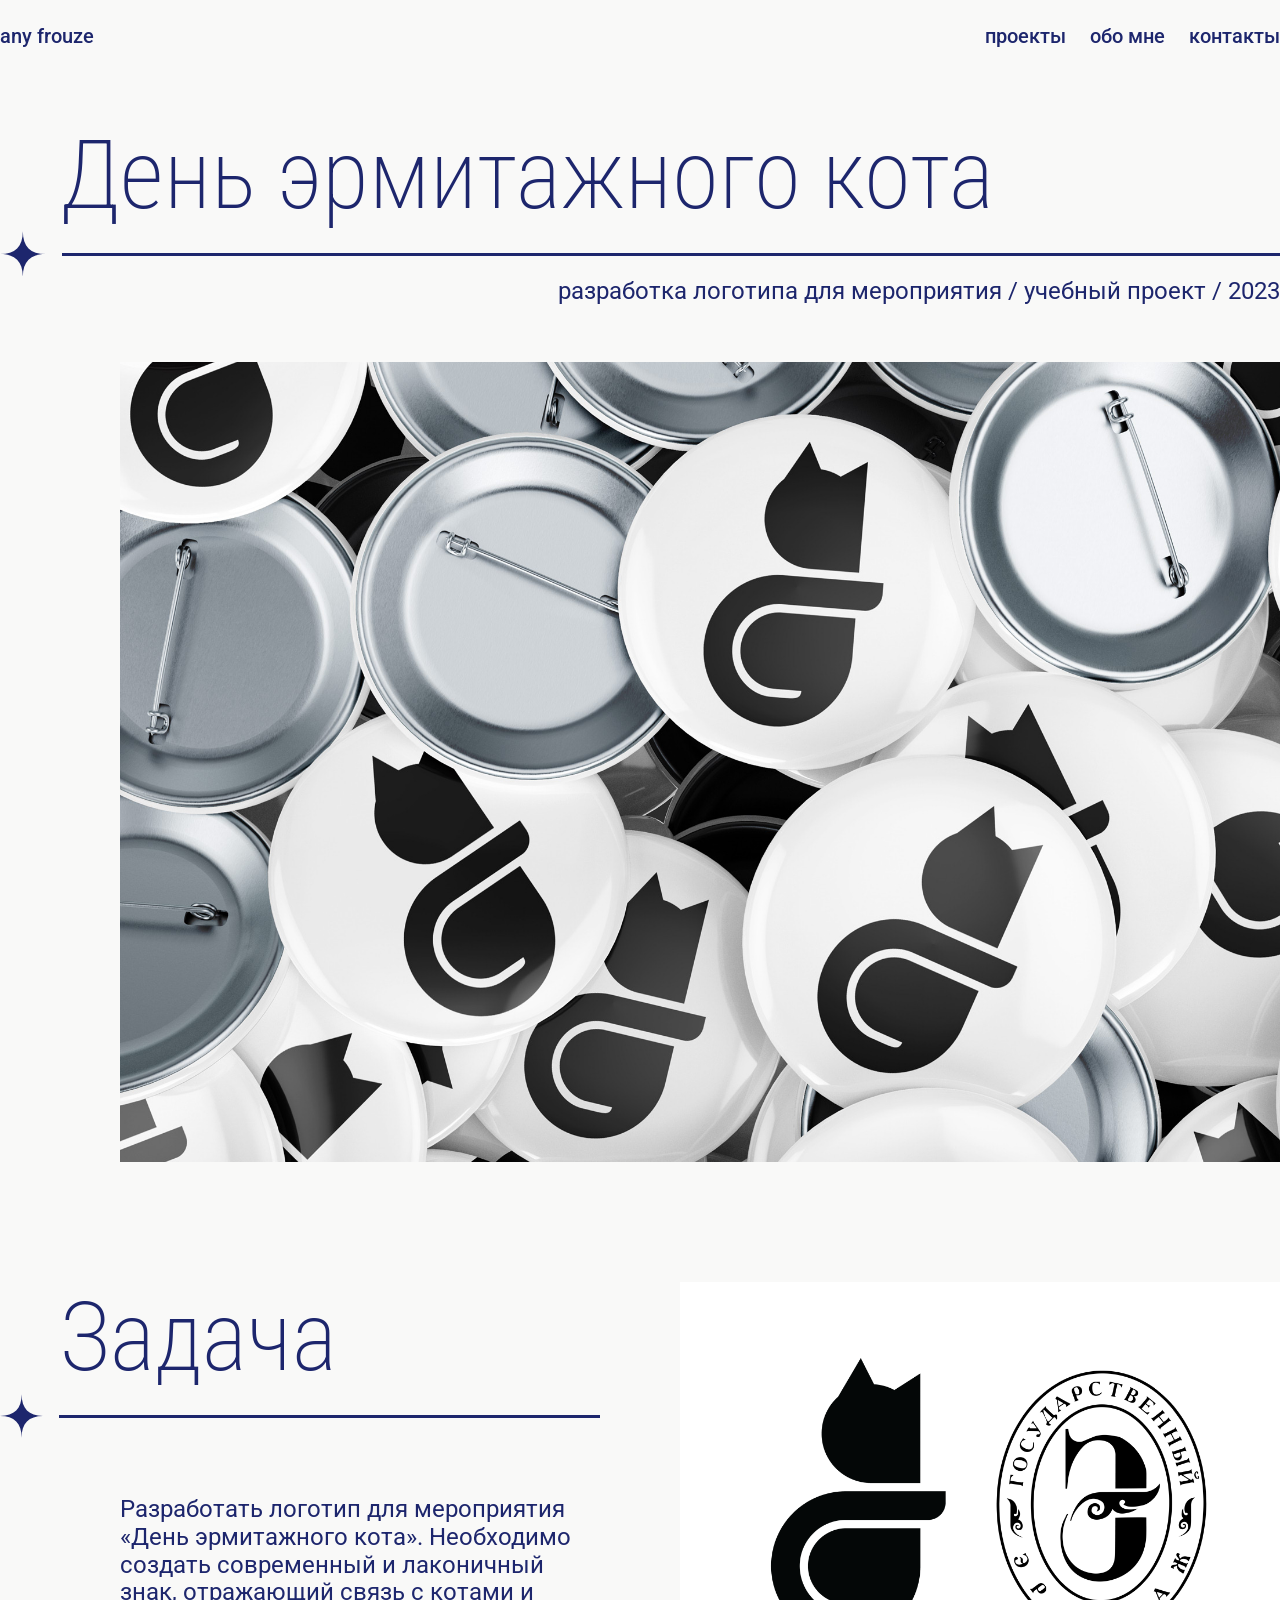
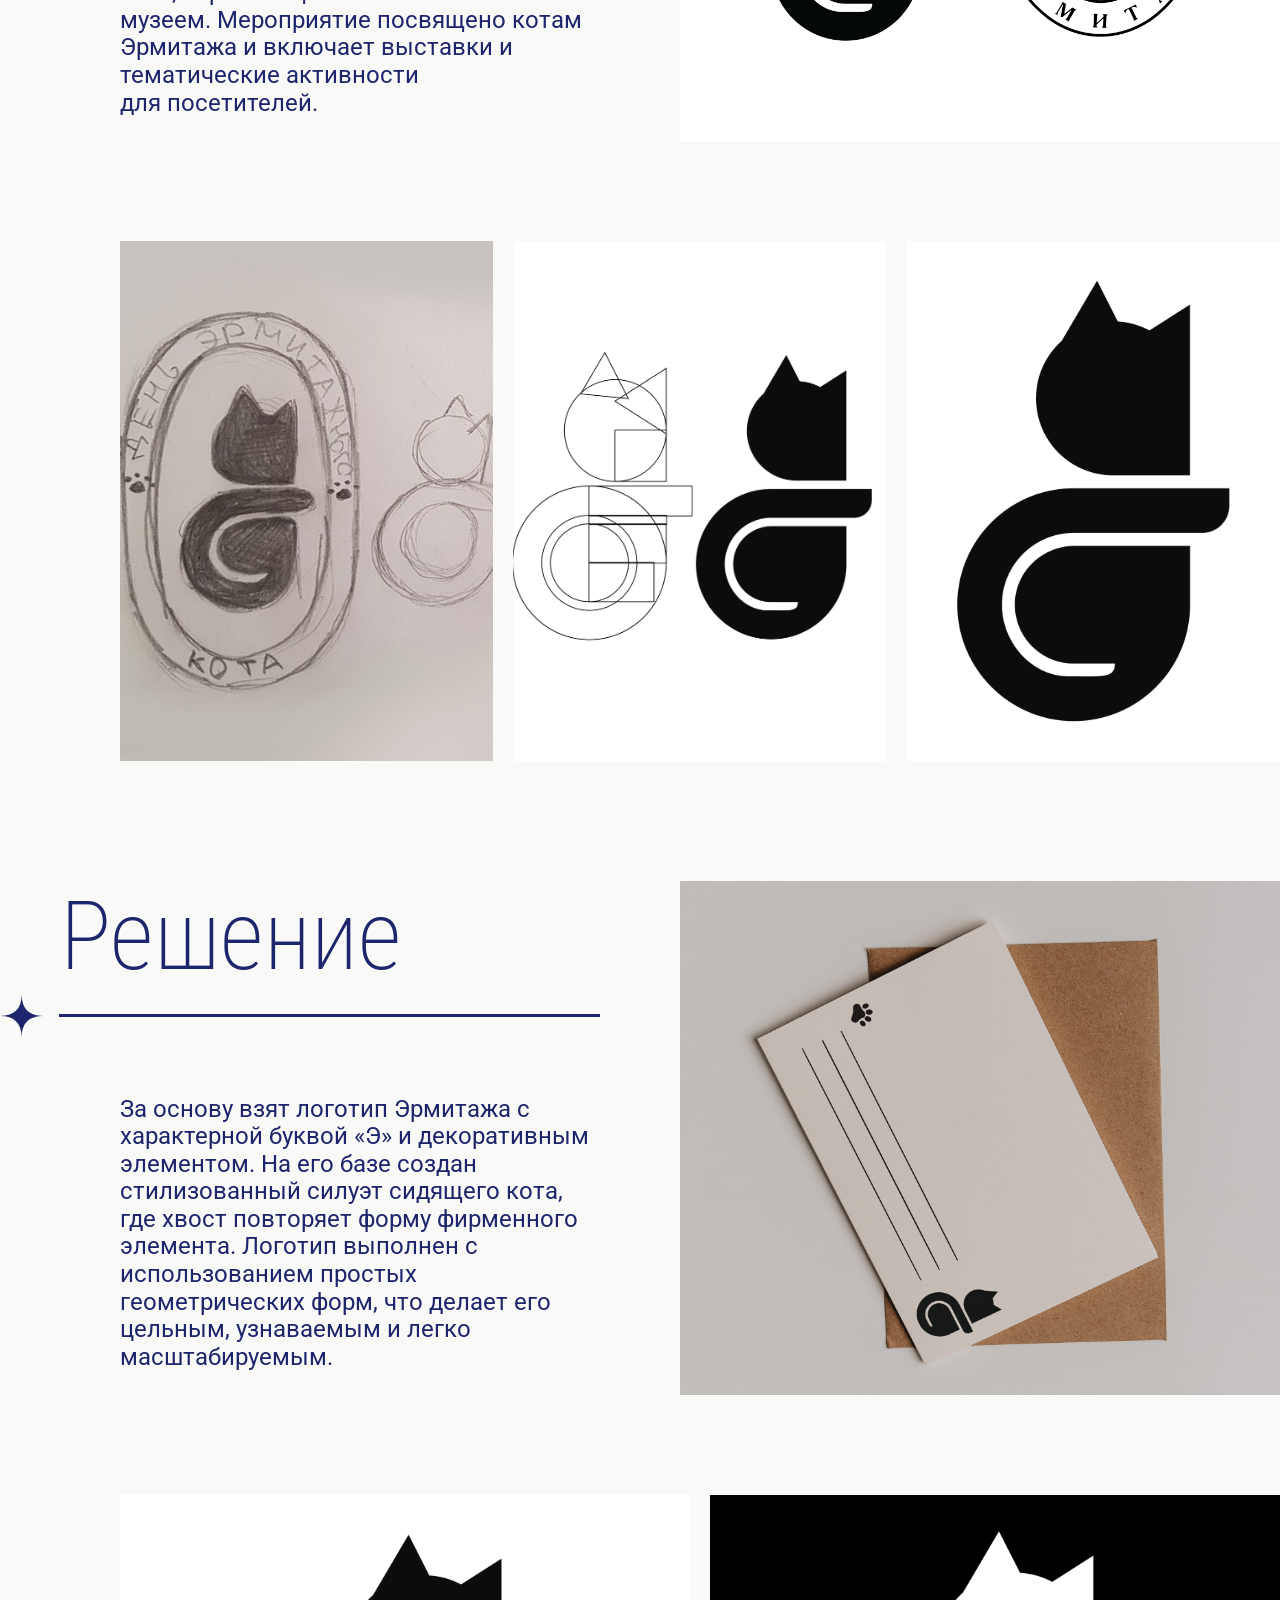
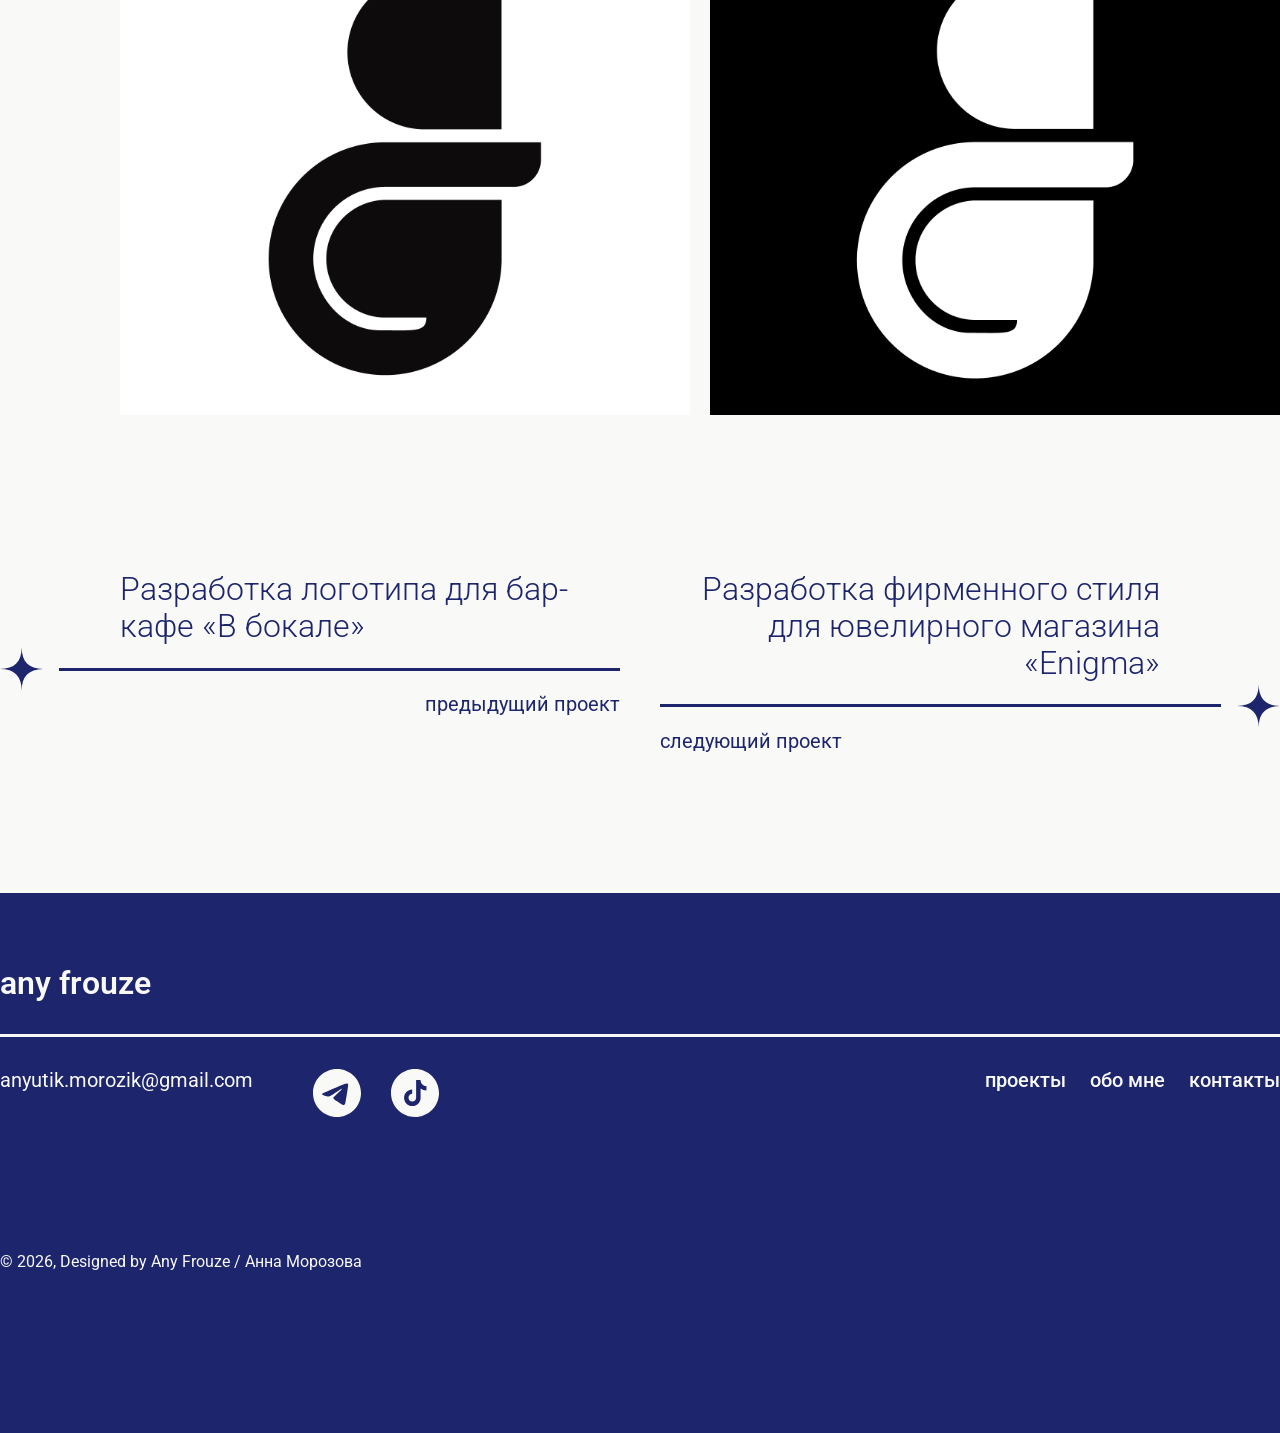
==== commit e2fe9b5d: "ssa" ====
--- a/case-1.html
+++ b/case-1.html
@@ -78,7 +78,7 @@
                     <div class="create-grid-case">
                         <div class="grid-row">
                             <div class="col-6 h-800">
-                                <img src="src\img\cat-pin.png" alt="Обложка проекта">
+                                <img src="src\img\cat-pin.jpg" alt="Обложка проекта">
                             </div>
                         </div>
                     </div>
@@ -149,7 +149,7 @@
                     </div>
                 </div>
                 <div class="medium-case-img">
-                    <img src="src\img\cat-postcard.png" alt="">
+                    <img src="src\img\cat-postcard.jpg" alt="">
                 </div>
             </div>
 
@@ -206,14 +206,12 @@
 
                 <div class="left-side footer-color-text">
                     <div class="contact-card contact-card--footer">
-                        <h5>Email:</h5>
                         <p class="decription-text footer-color-text">anyutik.morozik@gmail.com</p>
                     </div>
                     <div class="contact-card contact-card--footer">
-                        <h5>Соцсети:</h5>
                         <div class="social-icons">
-                            <a href=""><img src="src\icon\white-tg.svg" alt="Telegram-ICON"></a>
-                            <a href=""><img src="src\icon\white-tt.svg" alt="Tiktok-ICON"></a>
+                            <a href="https://t.me/liomacht"><img src="src\icon\white-tg.svg" alt="Telegram-ICON"></a>
+                            <a href="https://www.tiktok.com/"><img src="src\icon\white-tt.svg" alt="Tiktok-ICON"></a>
                         </div>
                     </div>
                 </div>
--- a/css/style.css
+++ b/css/style.css
@@ -29,6 +29,10 @@
     background-size: auto;  
     background-position: top center;
     background-repeat: no-repeat;
+}
+
+.bg{
+    background-image: url(../src/img/background.png);
 }
 
 ul,li {
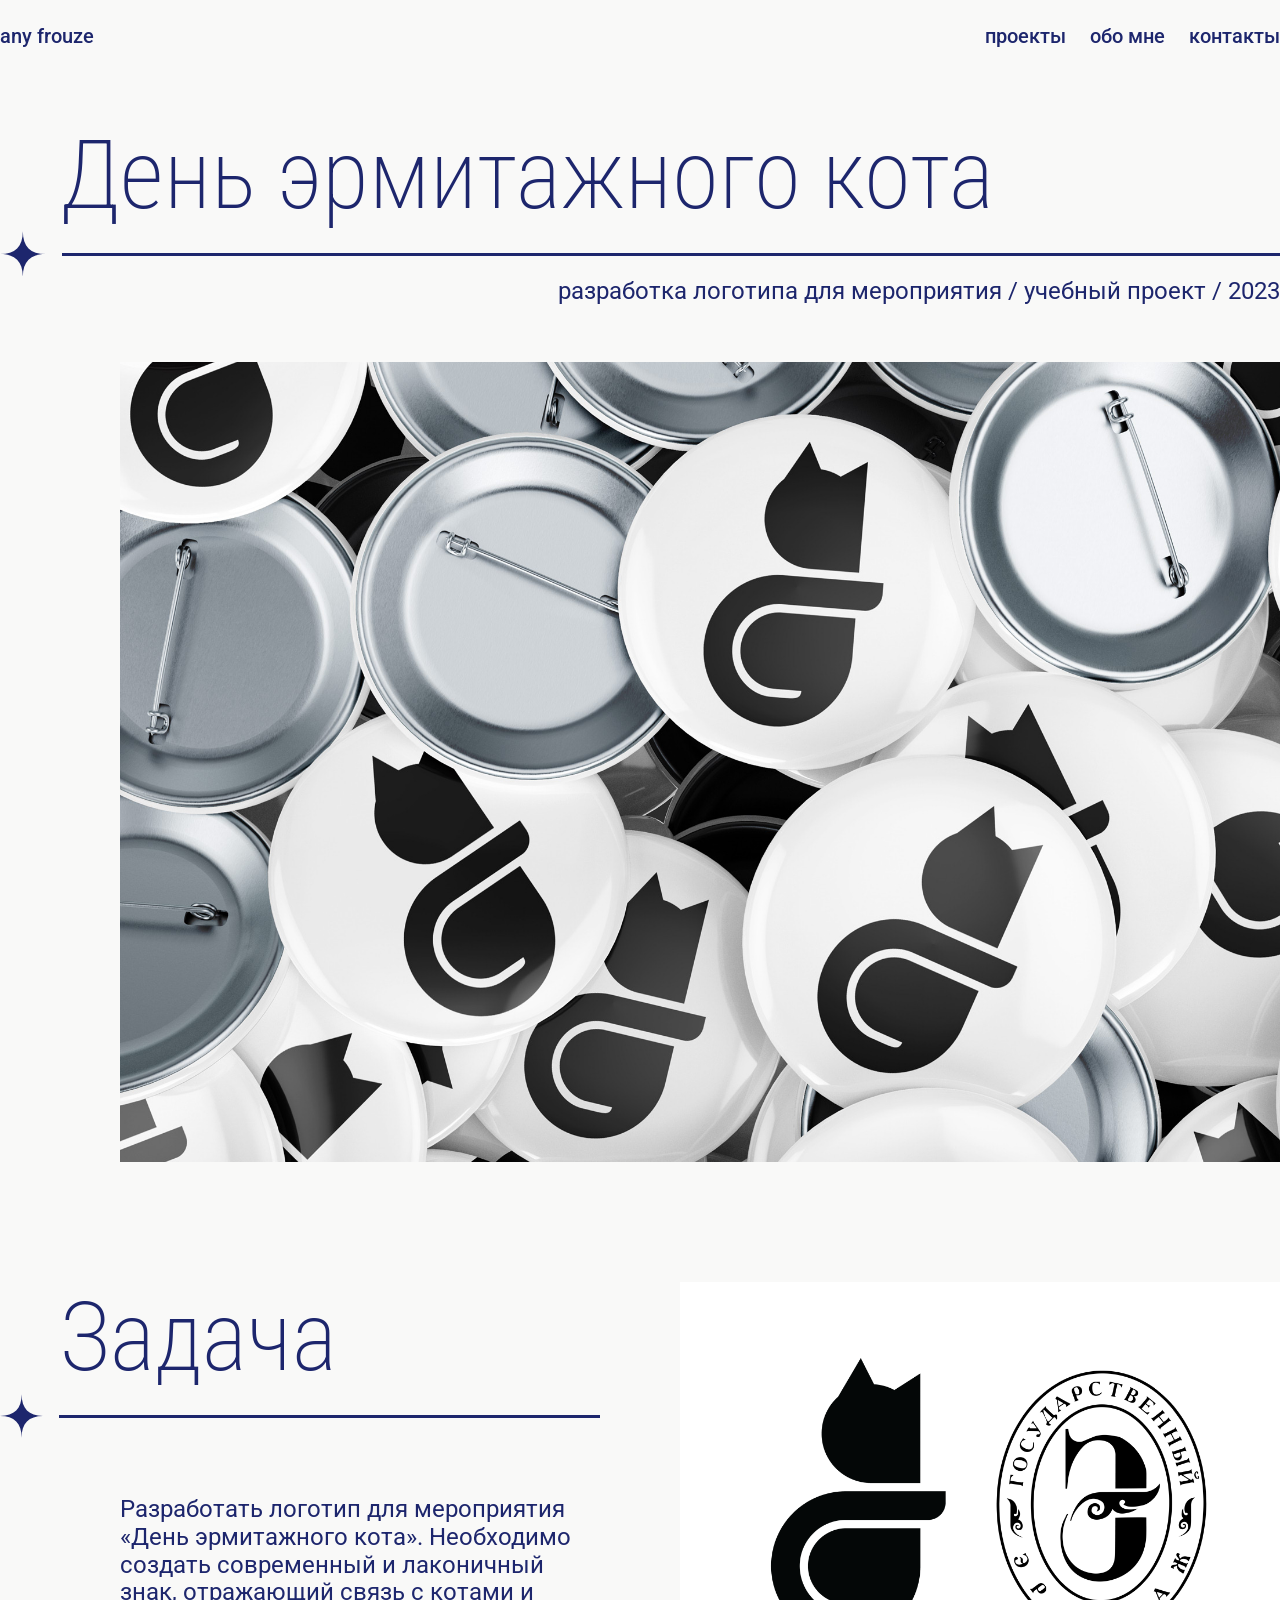
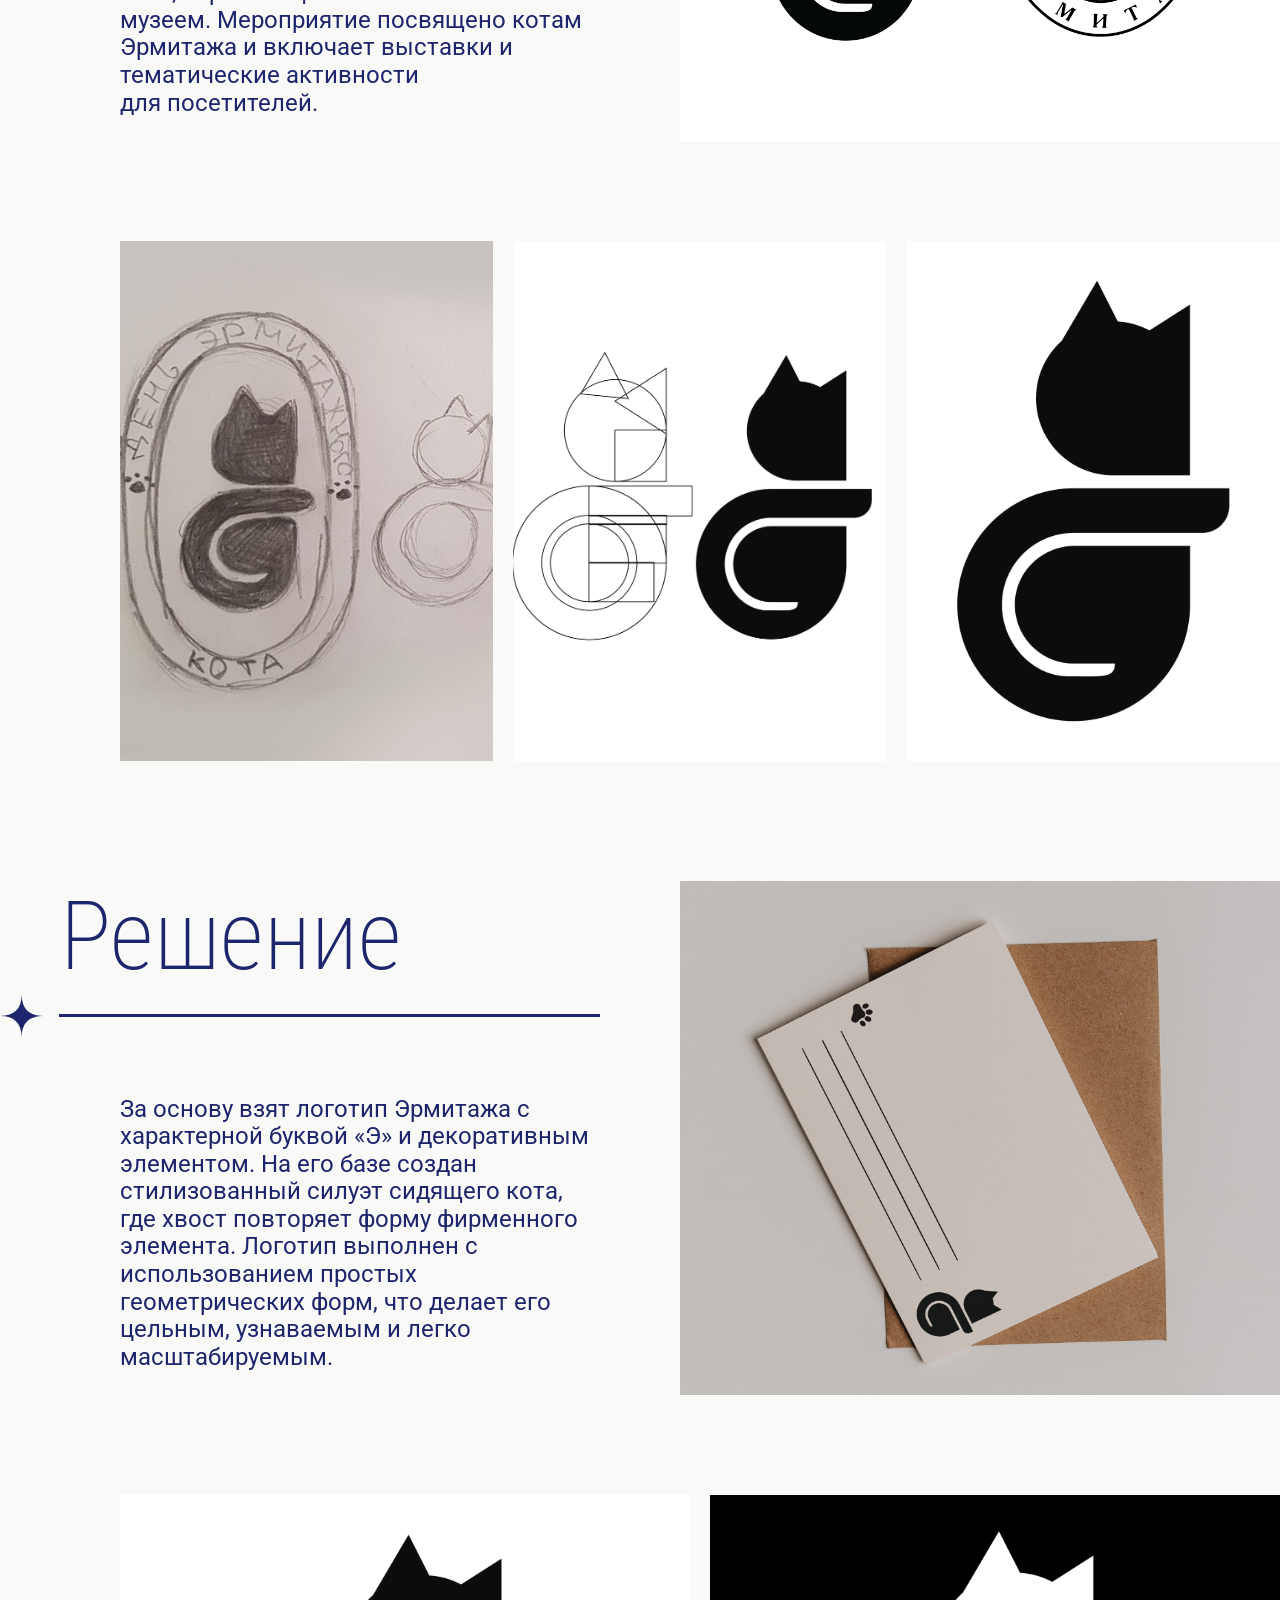
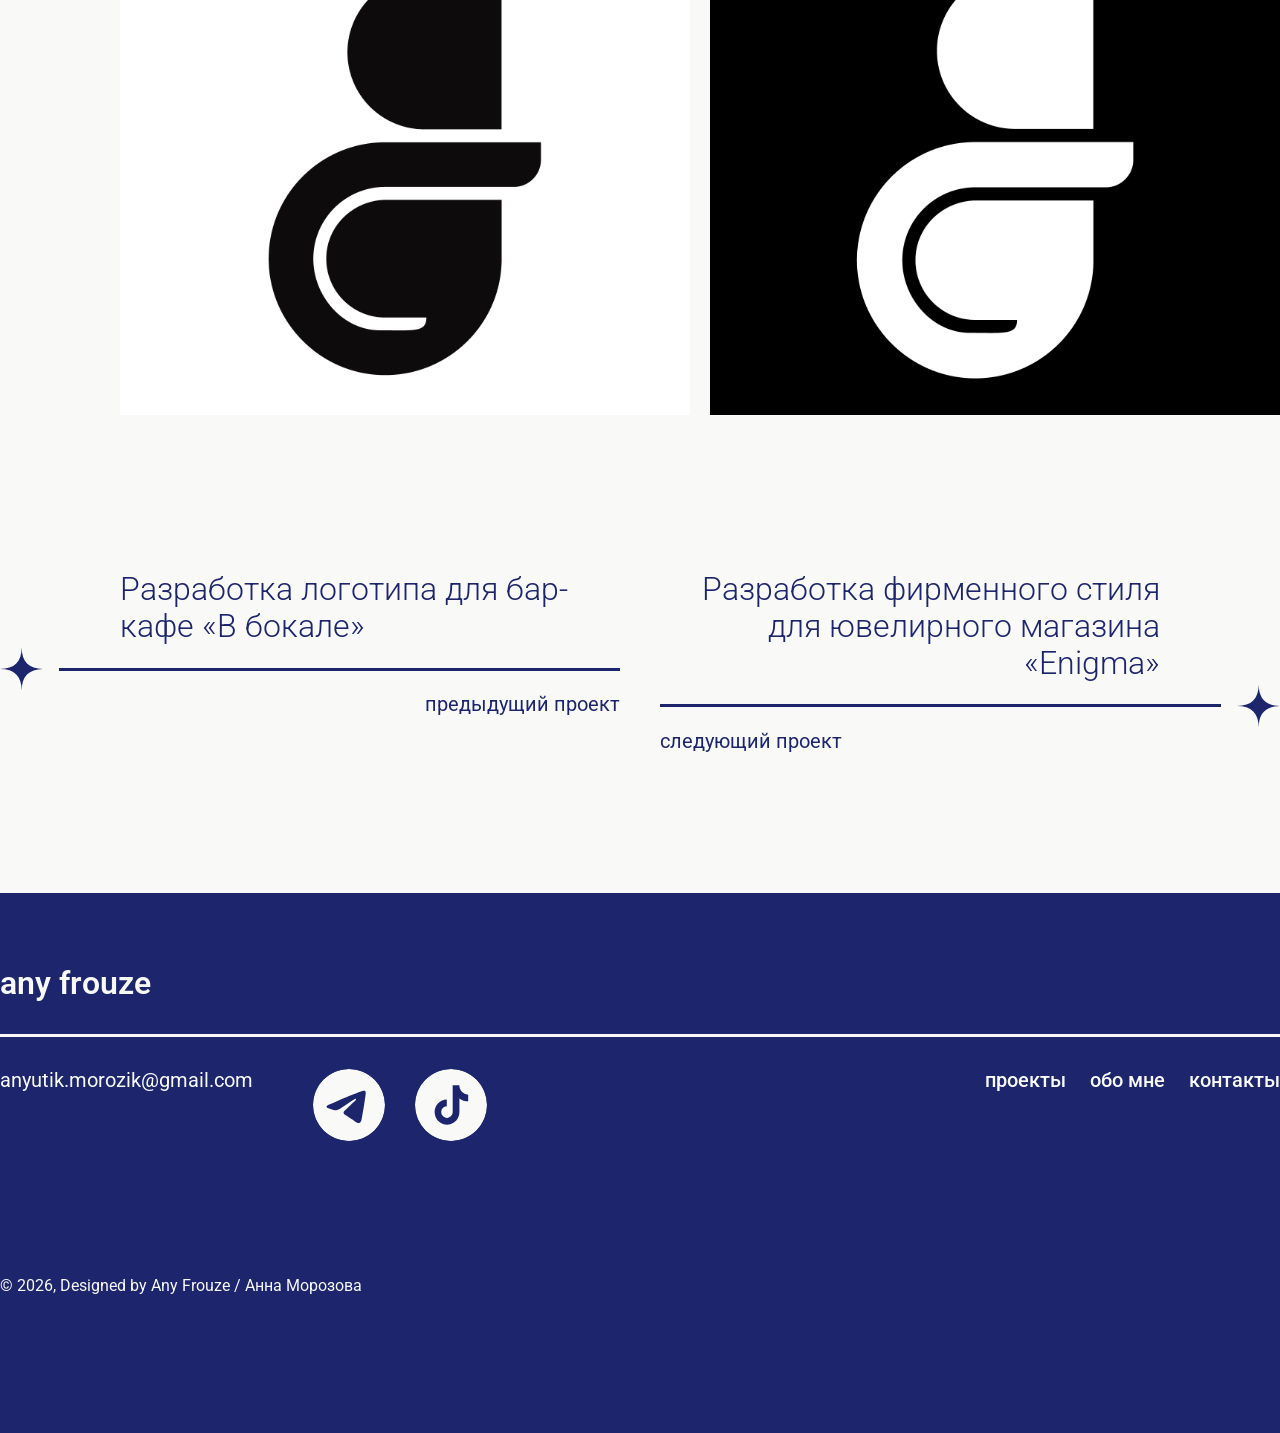
==== commit c1f22d85: "Иконочки правка" ====
--- a/case-1.html
+++ b/case-1.html
@@ -198,7 +198,7 @@
 
     <footer class="footer-container">
         <div class="footer-content ">
-            <a class="footer-color-text" href="">
+            <a class="footer-color-text" href="index.html#start-section">
                 <h4>any frouze</h4>
             </a>
             <div class="line-medium footer-color-solid"></div>
@@ -210,12 +210,25 @@
                     </div>
                     <div class="contact-card contact-card--footer">
                         <div class="social-icons">
-                            <a href="https://t.me/liomacht"><img src="src\icon\white-tg.svg" alt="Telegram-ICON"></a>
-                            <a href="https://www.tiktok.com/"><img src="src\icon\white-tt.svg" alt="Tiktok-ICON"></a>
-                        </div>
-                    </div>
-                </div>
-
+                            <a href="https://t.me/liomacht">
+                                <div class="icon icon--light">
+                                    <div class="icon-border"></div>
+                                    <svg width="48" height="48" viewBox="0 0 48 48" fill="none" xmlns="http://www.w3.org/2000/svg">
+                                        <path fill-rule="evenodd" clip-rule="evenodd" d="M48 24C48 37.2548 37.2548 48 24 48C10.7452 48 0 37.2548 0 24C0 10.7452 10.7452 0 24 0C37.2548 0 48 10.7452 48 24ZM24.8601 17.7179C22.5257 18.6888 17.8603 20.6984 10.8638 23.7466C9.72766 24.1984 9.13251 24.6404 9.07834 25.0726C8.98677 25.803 9.90142 26.0906 11.1469 26.4822C11.3164 26.5355 11.4919 26.5907 11.6719 26.6492C12.8973 27.0475 14.5457 27.5135 15.4026 27.5321C16.1799 27.5489 17.0475 27.2284 18.0053 26.5707C24.5423 22.158 27.9168 19.9276 28.1286 19.8795C28.2781 19.8456 28.4852 19.803 28.6255 19.9277C28.7659 20.0524 28.7521 20.2886 28.7372 20.352C28.6466 20.7383 25.0562 24.0762 23.1982 25.8036C22.619 26.3421 22.2081 26.724 22.1242 26.8113C21.936 27.0067 21.7443 27.1915 21.56 27.3692C20.4215 28.4667 19.5678 29.2896 21.6072 30.6336C22.5873 31.2794 23.3715 31.8135 24.1539 32.3463C25.0084 32.9282 25.8606 33.5085 26.9632 34.2313C27.2442 34.4155 27.5125 34.6068 27.7738 34.7931C28.7681 35.5019 29.6615 36.1388 30.7652 36.0373C31.4065 35.9782 32.0689 35.3752 32.4053 33.5767C33.2004 29.3263 34.7633 20.1169 35.1244 16.3219C35.1561 15.9895 35.1163 15.5639 35.0843 15.3771C35.0523 15.1904 34.9855 14.9242 34.7427 14.7272C34.4552 14.4939 34.0113 14.4447 33.8127 14.4482C32.91 14.4641 31.5251 14.9456 24.8601 17.7179Z" fill="#F9F9F8"/>
+                                        </svg>
+                                </div>
+                            </a>
+                            <a href="https://www.tiktok.com/">
+                                <div class="icon icon--light">
+                                    <div class="icon-border"></div>
+                                    <svg width="48" height="48" viewBox="0 0 48 48" fill="none" xmlns="http://www.w3.org/2000/svg">
+                                        <path fill-rule="evenodd" clip-rule="evenodd" d="M24 0C37.2548 0 48 10.7452 48 24C47.9999 37.2547 37.2547 48 24 48C10.7453 47.9999 5.73983e-05 37.2547 0 24C0 10.7453 10.7453 6.92747e-05 24 0ZM25.1213 28.7428C25.1212 30.8677 23.424 32.6128 21.3122 32.6128C19.2005 32.6127 17.5032 30.8676 17.5031 28.7428C17.5031 26.6559 19.1632 24.9477 21.1997 24.8719V20.3953C16.7119 20.4712 13.0912 24.1516 13.0912 28.7428C13.0913 33.372 16.7874 37.0903 21.3506 37.0903C25.9135 37.0901 29.609 33.3339 29.6091 28.7428V19.5984C31.2683 20.8126 33.3049 21.5329 35.4544 21.5709V17.0934C32.1358 16.9794 29.5341 14.2478 29.5341 10.9087H25.1213V28.7428Z" fill="#F9F9F8"/>
+                                    </svg>
+                                </div>
+                            </a>
+                        </div>
+                    </div>
+                </div>
 
 
                 <nav class="right-side">
--- a/css/style.css
+++ b/css/style.css
@@ -561,6 +561,89 @@
     font-weight: 400;
     font-size: 16px;
     margin: 100px 0 0 0;
+}
+
+.icon {
+    position: relative;
+    display: inline-flex;
+    align-items: center;
+    justify-content: center;
+    cursor: pointer;
+    width: 72px;
+    height: 72px;
+}
+
+.icon {
+    position: relative;
+    display: inline-flex;
+    align-items: center;
+    justify-content: center;
+    cursor: pointer;
+    width: 72px;
+    height: 72px;
+}
+
+
+.icon-border {
+    position: absolute;
+    top: 0;
+    left: 0;
+    width: 100%;
+    height: 100%;
+    border-radius: 50%;
+    transition: all 0.3s ease;
+    pointer-events: none;
+    box-sizing: border-box;
+    border: 3px solid transparent;
+    background-color: transparent; 
+    z-index: 4; 
+}
+
+.icon svg {
+    position: relative;
+    width: 100%;
+    height: 100%;
+    display: block;
+    border-radius: 50%;
+    transition: all 0.3s ease;
+}
+
+.icon svg path {
+    transition: fill 0.3s ease;
+}
+
+/* ===== ТЁМНАЯ ИКОНКА ===== */
+.icon--dark svg path {
+    fill: #1D266D;
+}
+
+.icon--dark:hover .icon-border {
+    border: 3px solid #1D266D;  
+}
+
+.icon--dark:hover svg path {
+    fill: #F9F9F8;
+}
+
+.icon--dark:hover svg{
+    background-color: #1D266D;
+}
+
+/* ===== СВ ===== */
+.icon--light svg path {
+    fill: #F9F9F8;
+}
+
+.icon--light:hover .icon-border {
+    border: 3px solid #F9F9F8; /
+}
+
+.icon--light:hover svg path {
+    fill: #1D266D;
+}
+
+.icon--light:hover svg {
+    background-color: #F9F9F8;
 }
 
 
